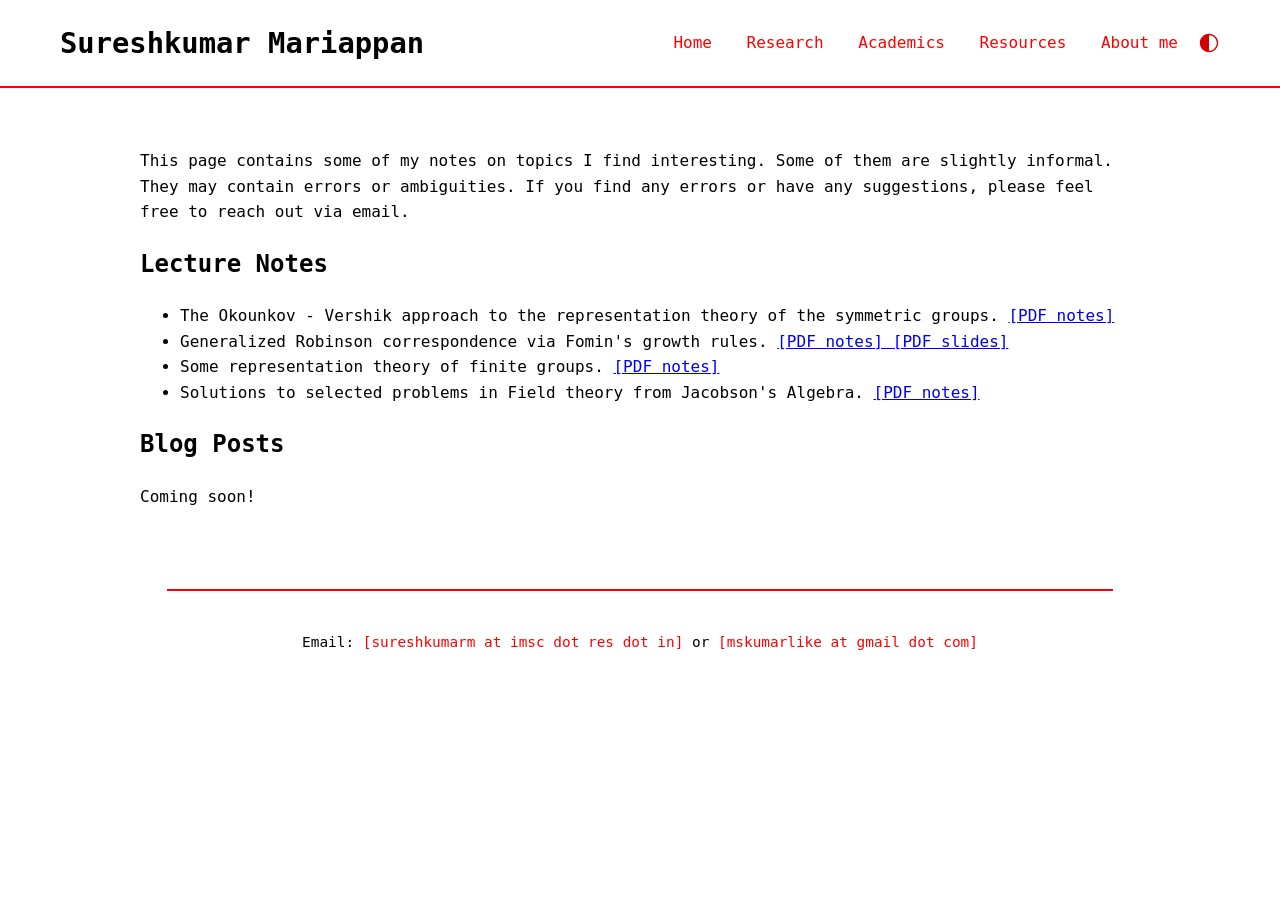
==== about_me.html @ 264c1941 "out" ====
<!DOCTYPE html>
<html lang="en">
<head>
    <meta charset="UTF-8">
    <meta name="viewport" content="width=device-width, initial-scale=1.0">
    <title>Scribbles| Sureshkumar M</title>

    <link rel="stylesheet" href="css/style.css">
</head>

<body>

    <div id="header"></div>
    <main class="scribbles-page">

        <section>
            <p>
                This page contains some of my notes on topics I find interesting. 
                Some of them are slightly informal. They may contain errors or ambiguities.
                If you find any errors or have any suggestions, 
                please feel free to reach out via email. 
            </p>
            <h2> Lecture Notes</h2>
            <ul>
            <li>The Okounkov - Vershik approach to the representation theory of the symmetric groups.
                <a href="assets/documents/okounkov-vershik_notes.pdf" target="_blank">
                    [PDF notes]</li>
                </a>
            <li>
                Generalized Robinson correspondence via Fomin's growth rules. 
                <a href="assets/documents/fomin-rbson-correspondence-notes.pdf" target="_blank">
                [PDF notes]
                </a>
                <a href="assets/documents/fomin-rbson-correspondence-slides.pdf" target="_blank">
                [PDF slides]
                </a>
            </li>
            <li>
                Some representation theory of finite groups. 
                <a href="assets/documents/rep-theory-of-groups.pdf" target="_blank">
                    [PDF notes]
                </a>
            </li>
            <li>
                Solutions to selected problems in Field theory from Jacobson's Algebra.
                <a href="assets/documents/sols-jacobsons.pdf">
                    [PDF notes]
                </a>
            </li>
        </ul>
        </section>

        <section>
            <h2>Blog Posts</h2>
            Coming soon!
            <!-- <a href="post.html?name=fomin">Fomin's Growth Diagrams</a> -->
        </section>

    </main>
    <div id="footer"></div>

    <script src="js/components.js"></script>
    <!-- <script src="js/theme.js"></script> -->

</body>
</html>
---- css/style.css ----
/* General */

body {
    margin: 0;
    font-family: "JetBrains Mono", monospace;
    line-height: 1.6;
    color: #000000;
    background-color: #ffffff;
}

/* Header */

header {
    display: flex;
    justify-content: space-between;
    align-items: center;
    padding: 20px 60px;
    border-bottom: 2px solid #ff0000;
}

header h1 {
    margin: 0;
    font-size: 1.8rem;
}

.header-right {
    display: flex;
    align-items: center;
    gap: 20px;
}

nav a {
    margin-left: 25px;
    text-decoration: none;
    color: #ff0000;
    font-weight: 500;
}

nav a:hover {
    color: #ff0000;
}

#theme-toggle {
    display: flex;
    align-items: center;
    justify-content: center;
    background: none;
    border: none;
    cursor: pointer;
    padding: 0;
}

#theme-toggle img {
    width: 22px;
    height: 22px;
    display: block;
}

/* Main content */

main {
    max-width: 1000px;
    margin: 60px auto;
    padding: 0 20px;
}

.intro {
    display: flex;
    align-items: center;
    gap: 50px;
}

.profile-image img {
    width: 250px;
    height: 250px;
    border-radius: 50%;
    object-fit: cover;
}

.profile-text {
    flex: 1;
}

.profile-text h2 {
    margin-top: 0;
}

/* Footer */

footer {
    text-align: center;
    padding: 25px;
    width: 70%;
    margin: 80px auto 0;
    border-top: 2px solid #ff0000;
    font-size: 0.9rem;
}

footer a {
    color: #ff0000;
    text-decoration: none;
}

footer a:hover {
    text-decoration: underline;
}

/* Dark Mode */

body.dark-mode {
    color: #f0f0f0;
    background-color: #121212;
}

body.dark-mode header {
    border-bottom: 2px solid #ff5555;
}

body.dark-mode nav a {
    color: #ff5555;
}

body.dark-mode nav a:hover {
    color: #6ea8ff;
}

body.dark-mode footer {
    border-top: 2px solid #ff5555;
}

body.dark-mode footer a {
    color: #6ea8ff;
}

body.dark-mode footer a:hover {
    text-decoration: underline;
}

body.dark-mode a {
    color: #6ea8ff;
}

body.dark-mode a:hover {
    color: #8fc4ff;
}
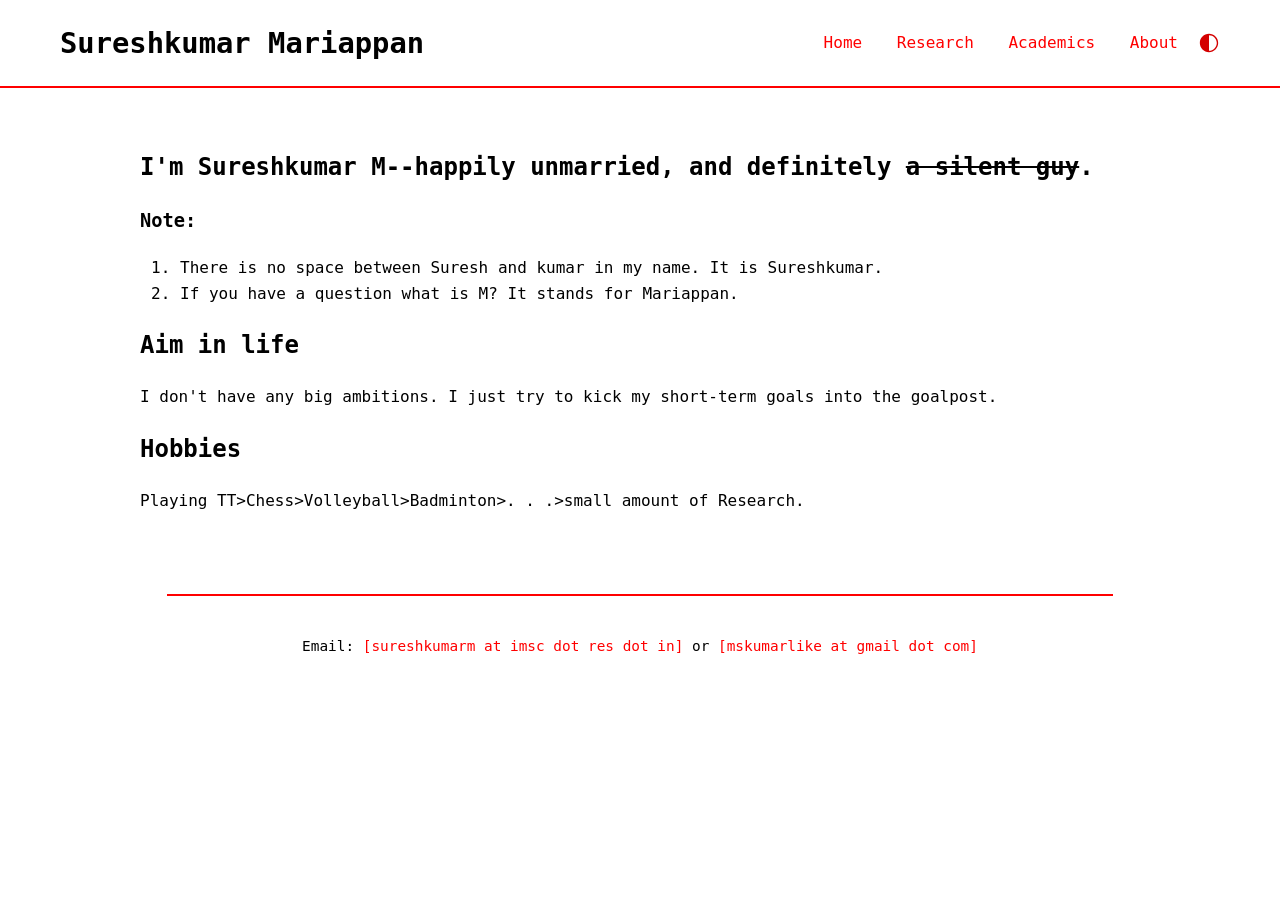
==== commit d7abf1f4: "huh" ====
--- a/about_me.html
+++ b/about_me.html
@@ -3,7 +3,7 @@
 <head>
     <meta charset="UTF-8">
     <meta name="viewport" content="width=device-width, initial-scale=1.0">
-    <title>Scribbles| Sureshkumar M</title>
+    <title>About Me | Sureshkumar M</title>
 
     <link rel="stylesheet" href="css/style.css">
 </head>
@@ -14,47 +14,33 @@
     <main class="scribbles-page">
 
         <section>
-            <p>
-                This page contains some of my notes on topics I find interesting. 
-                Some of them are slightly informal. They may contain errors or ambiguities.
-                If you find any errors or have any suggestions, 
-                please feel free to reach out via email. 
-            </p>
-            <h2> Lecture Notes</h2>
-            <ul>
-            <li>The Okounkov - Vershik approach to the representation theory of the symmetric groups.
-                <a href="assets/documents/okounkov-vershik_notes.pdf" target="_blank">
-                    [PDF notes]</li>
-                </a>
-            <li>
-                Generalized Robinson correspondence via Fomin's growth rules. 
-                <a href="assets/documents/fomin-rbson-correspondence-notes.pdf" target="_blank">
-                [PDF notes]
-                </a>
-                <a href="assets/documents/fomin-rbson-correspondence-slides.pdf" target="_blank">
-                [PDF slides]
-                </a>
-            </li>
-            <li>
-                Some representation theory of finite groups. 
-                <a href="assets/documents/rep-theory-of-groups.pdf" target="_blank">
-                    [PDF notes]
-                </a>
-            </li>
-            <li>
-                Solutions to selected problems in Field theory from Jacobson's Algebra.
-                <a href="assets/documents/sols-jacobsons.pdf">
-                    [PDF notes]
-                </a>
-            </li>
-        </ul>
+            <h2> <strong>I'm Sureshkumar M--happily unmarried, and definitely <del>a silent guy</del>.</strong></h2>
+            <h3>Note:</h3>
+            <ol>
+            <li>There is no space between Suresh and kumar in my name. It is Sureshkumar.</li>
+            <li>If you have a question what is M? It stands for Mariappan. </li>
+        </ol>
         </section>
 
         <section>
+            <h2>Aim in life</h2>
+            <p>
+                I don't have any big ambitions. I just try to kick my short-term goals into the goalpost.
+            </p>            
+        </section>
+
+        <section>
+            <h2>Hobbies</h2>
+            <p>
+                Playing TT>Chess>Volleyball>Badminton>. . .>small amount of Research. 
+            </p>            
+        </section>
+
+        <!-- <section>
             <h2>Blog Posts</h2>
             Coming soon!
-            <!-- <a href="post.html?name=fomin">Fomin's Growth Diagrams</a> -->
-        </section>
+            <a href="post.html?name=fomin">Fomin's Growth Diagrams</a>
+        </section> -->
 
     </main>
     <div id="footer"></div>
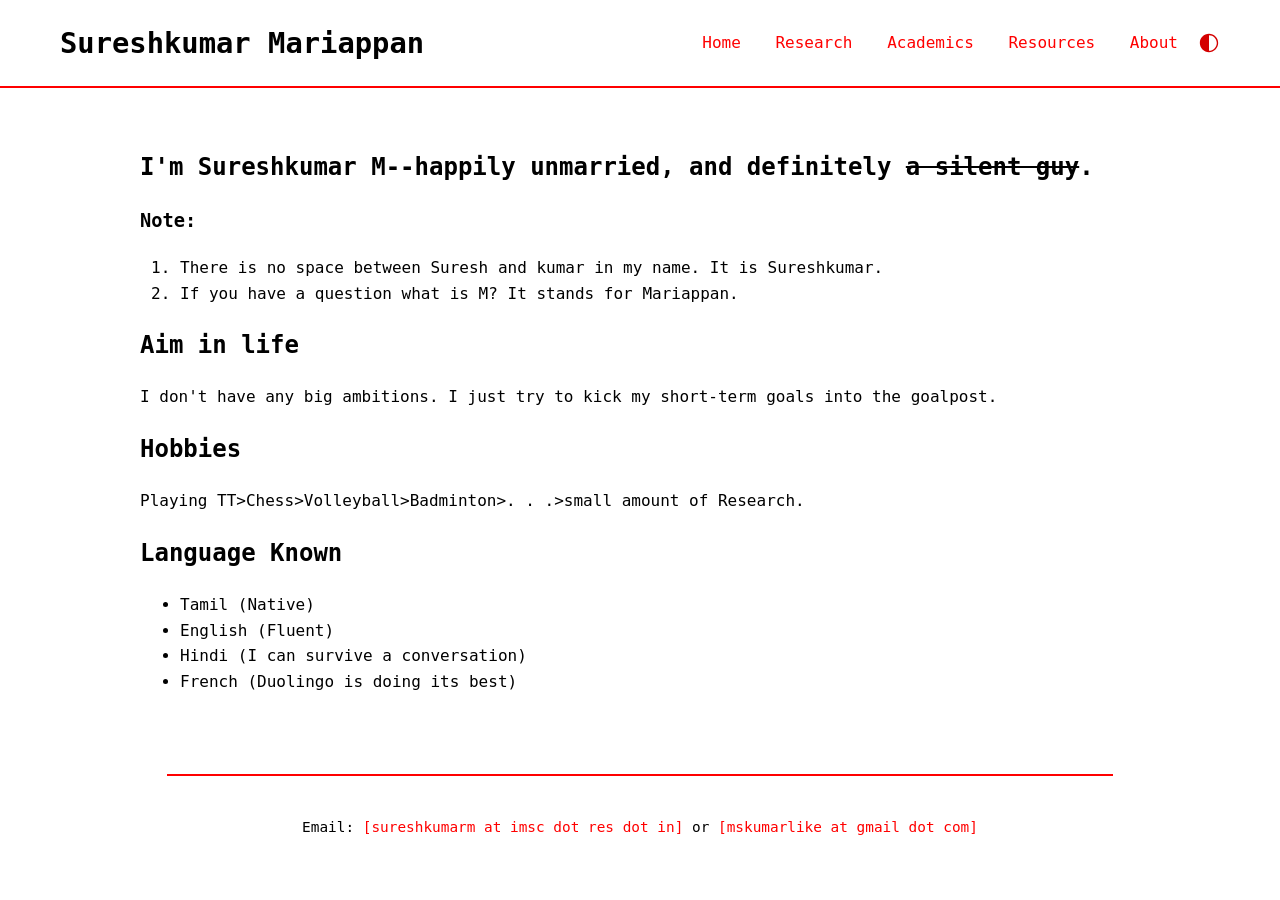
==== commit cef489ca: "finally" ====
--- a/about_me.html
+++ b/about_me.html
@@ -36,6 +36,18 @@
             </p>            
         </section>
 
+
+        <section>
+            <h2>Language Known</h2>
+
+            <ul>
+                <li>Tamil (Native)</li>
+                <li>English (Fluent)</li>
+                <li>Hindi (I can survive a conversation)</li>
+                <li>French (Duolingo is doing its best)</li>
+            </ul>
+        </section>
+
         <!-- <section>
             <h2>Blog Posts</h2>
             Coming soon!
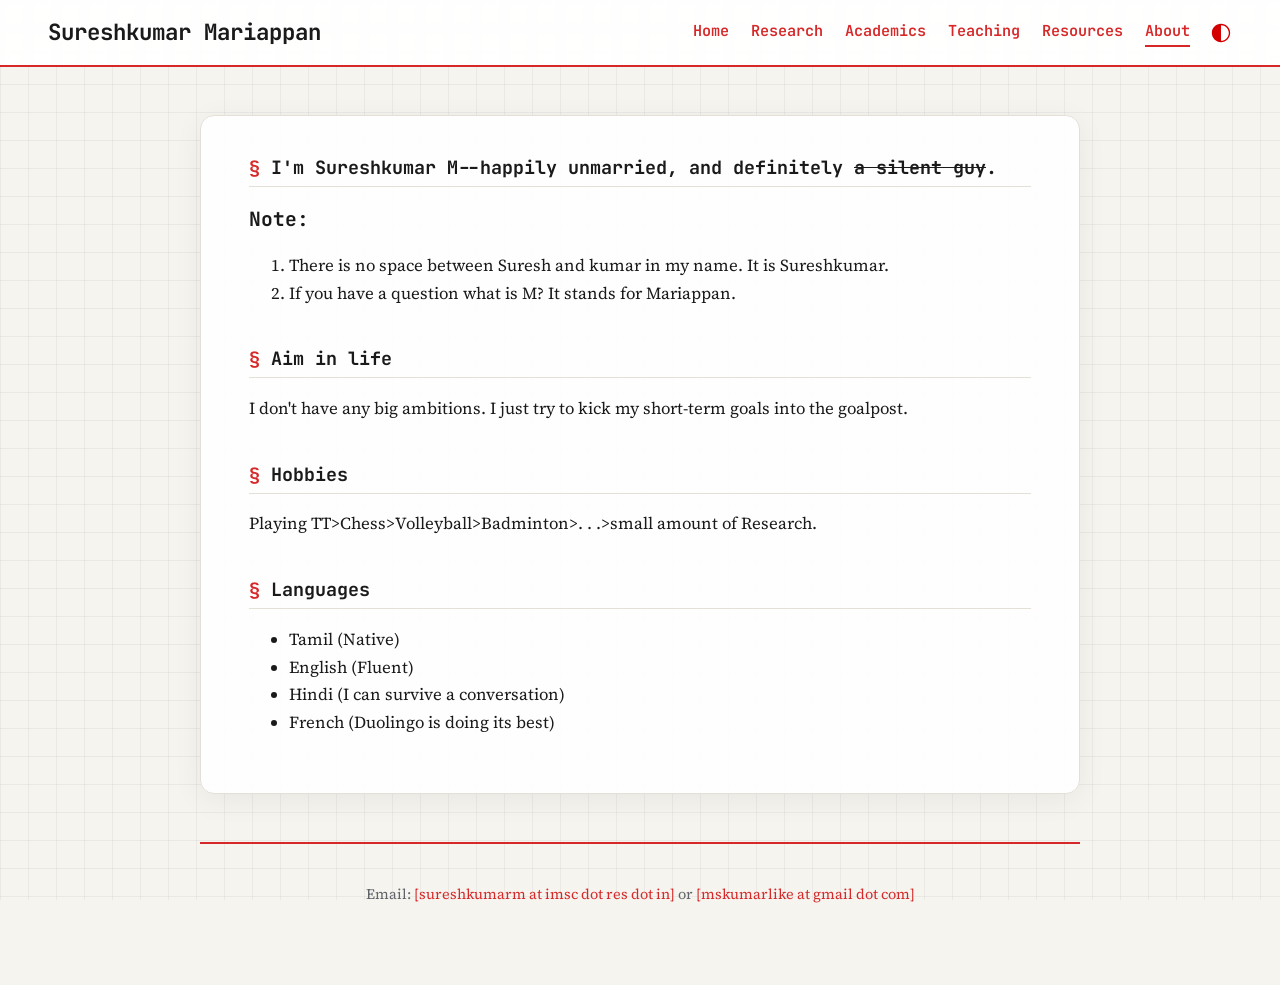
==== commit 7736b189: "..." ====
--- a/about_me.html
+++ b/about_me.html
@@ -3,7 +3,7 @@
 <head>
     <meta charset="UTF-8">
     <meta name="viewport" content="width=device-width, initial-scale=1.0">
-    <title>About Me | Sureshkumar M</title>
+    <title>About Me | Sureshkumar Mariappan</title>
 
     <link rel="stylesheet" href="css/style.css">
 </head>
@@ -38,7 +38,7 @@
 
 
         <section>
-            <h2>Language Known</h2>
+            <h2>Languages</h2>
 
             <ul>
                 <li>Tamil (Native)</li>
--- a/css/style.css
+++ b/css/style.css
@@ -1,26 +1,92 @@
-/* General */
+/* ============================================================
+   Fonts: JetBrains Mono for headings, nav and dates (keeps the
+   site's character); Source Serif for body text (easier to read).
+   ============================================================ */
+@import url("https://fonts.googleapis.com/css2?family=JetBrains+Mono:wght@400;600;700&family=Source+Serif+4:ital,opsz,wght@0,8..60,400;0,8..60,600;1,8..60,400&display=swap");
+
+/* ============================================================
+   Colour tokens (light)
+   ============================================================ */
+:root {
+    --accent: #d62828;          /* your red, slightly deeper */
+    --accent-soft: #fbe9e9;
+    --link: #1d4ed8;
+    --text: #1a1a1a;
+    --muted: #5f6368;
+    --bg: #f6f4ef;              /* warm paper */
+    --grid: rgba(0, 0, 0, 0.045);
+    --card: rgba(255, 255, 255, 0.92);
+    --border: #e4e0d8;
+    --mono: "JetBrains Mono", ui-monospace, monospace;
+    --serif: "Source Serif 4", Georgia, serif;
+}
+
+/* Colour tokens (dark) — same class your theme.js toggles */
+body.dark-mode {
+    --accent: #ff5f5f;
+    --accent-soft: rgba(255, 95, 95, 0.12);
+    --link: #7fb2ff;
+    --text: #e8e8e8;
+    --muted: #a0a4ab;
+    --bg: #101214;
+    --grid: rgba(255, 255, 255, 0.05);
+    --card: rgba(24, 26, 29, 0.92);
+    --border: #2a2d31;
+}
+
+/* ============================================================
+   General + graph-paper background
+   ============================================================ */
+* { box-sizing: border-box; }
 
 body {
     margin: 0;
-    font-family: "JetBrains Mono", monospace;
-    line-height: 1.6;
-    color: #000000;
-    background-color: #ffffff;
-}
-
-/* Header */
-
+    font-family: var(--serif);
+    font-size: 1.05rem;
+    line-height: 1.65;
+    color: var(--text);
+    background-color: var(--bg);
+    background-image:
+        linear-gradient(var(--grid) 1px, transparent 1px),
+        linear-gradient(90deg, var(--grid) 1px, transparent 1px);
+    background-size: 28px 28px;
+    background-attachment: fixed;
+    transition: background-color 0.2s, color 0.2s;
+}
+
+h1, h2, h3 {
+    font-family: var(--mono);
+    line-height: 1.3;
+}
+
+a {
+    color: var(--link);
+    text-decoration: none;
+}
+
+a:hover { text-decoration: underline; }
+
+/* ============================================================
+   Header
+   ============================================================ */
 header {
     display: flex;
     justify-content: space-between;
     align-items: center;
-    padding: 20px 60px;
-    border-bottom: 2px solid #ff0000;
+    flex-wrap: wrap;
+    gap: 12px 24px;
+    padding: 18px 48px;
+    background: var(--card);
+    border-bottom: 2px solid var(--accent);
+    position: sticky;
+    top: 0;
+    z-index: 10;
+    backdrop-filter: blur(6px);
 }
 
 header h1 {
     margin: 0;
-    font-size: 1.8rem;
+    font-size: 1.4rem;
 }
 
 .header-right {
@@ -29,15 +95,26 @@
     gap: 20px;
 }
 
+nav {
+    display: flex;
+    flex-wrap: wrap;
+    gap: 6px 22px;
+}
+
 nav a {
-    margin-left: 25px;
+    font-family: var(--mono);
+    font-size: 0.95rem;
+    color: var(--accent);
+    font-weight: 600;
     text-decoration: none;
-    color: #ff0000;
-    font-weight: 500;
-}
-
-nav a:hover {
-    color: #ff0000;
+    padding-bottom: 2px;
+    border-bottom: 2px solid transparent;
+}
+
+nav a:hover,
+nav a.active {
+    text-decoration: none;
+    border-bottom-color: var(--accent);
 }
 
 #theme-toggle {
@@ -56,90 +133,255 @@
     display: block;
 }
 
-/* Main content */
-
+
+/* ============================================================
+   Main content sits on a "paper" card above the grid
+   ============================================================ */
 main {
-    max-width: 1000px;
-    margin: 60px auto;
-    padding: 0 20px;
-}
-
+    max-width: 880px;
+    margin: 48px auto;
+    padding: 40px 48px;
+    background: var(--card);
+    border: 1px solid var(--border);
+    border-radius: 14px;
+    box-shadow: 0 6px 30px rgba(0, 0, 0, 0.06);
+}
+
+/* Home page intro */
 .intro {
     display: flex;
     align-items: center;
-    gap: 50px;
+    gap: 44px;
 }
 
 .profile-image img {
-    width: 250px;
-    height: 250px;
+    width: 220px;
+    height: 220px;
     border-radius: 50%;
     object-fit: cover;
-}
-
-.profile-text {
-    flex: 1;
-}
-
+    border: 4px solid var(--card);
+    box-shadow: 0 0 0 2px var(--accent);
+}
+
+.profile-text { flex: 1; }
+.profile-text h1 { margin: 0 0 4px; }
 .profile-text h2 {
-    margin-top: 0;
-}
-
-/* Footer */
-
+    margin: 0 0 12px;
+    color: var(--accent);
+    font-size: 1.1rem;
+}
+
+/* ============================================================
+   Section headings (all pages)
+   ============================================================ */
+main section + section { margin-top: 40px; }
+
+main h2 {
+    font-size: 1.15rem;
+    margin: 0 0 16px;
+    padding-bottom: 6px;
+    border-bottom: 1px solid var(--border);
+}
+
+main h2::before {
+    content: "§ ";
+    color: var(--accent);
+}
+
+/* ============================================================
+   Compact CV list (Academics page)
+   One line per entry: title + details on the left, date on the right
+   ============================================================ */
+.cv-list {
+    list-style: none;
+    margin: 0;
+    padding: 0;
+}
+
+.cv-list li {
+    display: grid;
+    grid-template-columns: 1fr auto;
+    column-gap: 20px;
+    padding: 8px 0 8px 14px;
+    border-left: 2px solid var(--border);
+    transition: border-color 0.15s, background 0.15s;
+}
+
+.cv-list li:hover {
+    border-left-color: var(--accent);
+    background: var(--accent-soft);
+}
+
+.cv-title { font-weight: 600; }
+
+.cv-meta {
+    grid-column: 1;
+    color: var(--muted);
+    font-size: 0.93rem;
+}
+
+.cv-date {
+    grid-column: 2;
+    grid-row: 1 / span 2;
+    font-family: var(--mono);
+    font-size: 0.82rem;
+    color: var(--muted);
+    white-space: nowrap;
+    padding-top: 3px;
+}
+
+.cv-note {
+    font-family: var(--mono);
+    font-size: 0.78rem;
+    color: var(--muted);
+    margin: 18px 0 0;
+}
+
+.cv-list + .cv-group { margin-top: 28px; }
+
+.cv-group {
+    font-family: var(--mono);
+    font-size: 0.9rem;
+    color: var(--accent);
+    margin: 0 0 6px;
+}
+
+/* Small tag, e.g. "Invited", "Online" */
+.tag {
+    font-family: var(--mono);
+    font-size: 0.72rem;
+    padding: 1px 7px;
+    margin-left: 6px;
+    border-radius: 999px;
+    border: 1px solid var(--accent);
+    color: var(--accent);
+    vertical-align: 2px;
+    white-space: nowrap;
+}
+
+/* Collapsible "earlier" blocks */
+details {
+    margin-top: 10px;
+}
+
+details > summary {
+    font-family: var(--mono);
+    font-size: 0.9rem;
+    color: var(--accent);
+    cursor: pointer;
+    list-style: none;
+    padding: 4px 0;
+}
+
+details > summary::-webkit-details-marker { display: none; }
+details > summary::before { content: "+ "; }
+details[open] > summary::before { content: "− "; }
+
+/* Tabs (Academics page): one section visible at a time */
+.tabs {
+    display: flex;
+    flex-wrap: wrap;
+    gap: 8px;
+    margin: 0 0 28px;
+}
+
+.tab {
+    font-family: var(--mono);
+    font-size: 0.85rem;
+    padding: 6px 16px;
+    border: 1px solid var(--border);
+    border-radius: 999px;
+    background: transparent;
+    color: var(--text);
+    cursor: pointer;
+    transition: background 0.15s, color 0.15s, border-color 0.15s;
+}
+
+.tab:hover {
+    border-color: var(--accent);
+    color: var(--accent);
+}
+
+.tab[aria-selected="true"] {
+    background: var(--accent);
+    border-color: var(--accent);
+    color: #fff;
+}
+
+.tab:focus-visible {
+    outline: 2px solid var(--link);
+    outline-offset: 2px;
+}
+
+/* Without JavaScript all sections stay visible; with it, only the chosen one */
+.tabs-ready .tab-panel { margin-top: 0; }
+.tabs-ready .tab-panel:not([hidden]) { animation: pop-in 0.25s ease-out; }
+.tab-panel[hidden] { display: none; }
+
+@keyframes pop-in {
+    from { opacity: 0; transform: translateY(8px); }
+    to   { opacity: 1; transform: none; }
+}
+
+@media (prefers-reduced-motion: reduce) {
+    .tabs-ready .tab-panel:not([hidden]) { animation: none; }
+}
+
+/* Offset anchor jumps for the sticky header */
+section[id] { scroll-margin-top: 90px; }
+
+/* ============================================================
+   Footer
+   ============================================================ */
 footer {
     text-align: center;
-    padding: 25px;
-    width: 70%;
-    margin: 80px auto 0;
-    border-top: 2px solid #ff0000;
+    padding: 24px 16px;
+    max-width: 880px;
+    margin: 0 auto 40px;
+    border-top: 2px solid var(--accent);
     font-size: 0.9rem;
-}
-
-footer a {
-    color: #ff0000;
-    text-decoration: none;
-}
-
-footer a:hover {
-    text-decoration: underline;
-}
-
-/* Dark Mode */
-
-body.dark-mode {
-    color: #f0f0f0;
-    background-color: #121212;
-}
-
-body.dark-mode header {
-    border-bottom: 2px solid #ff5555;
-}
-
-body.dark-mode nav a {
-    color: #ff5555;
-}
-
-body.dark-mode nav a:hover {
-    color: #6ea8ff;
-}
-
-body.dark-mode footer {
-    border-top: 2px solid #ff5555;
-}
-
-body.dark-mode footer a {
-    color: #6ea8ff;
-}
-
-body.dark-mode footer a:hover {
-    text-decoration: underline;
-}
-
-body.dark-mode a {
-    color: #6ea8ff;
-}
-
-body.dark-mode a:hover {
-    color: #8fc4ff;
-}+    color: var(--muted);
+}
+
+footer a { color: var(--accent); }
+
+/* ============================================================
+   Mobile
+   ============================================================ */
+@media (max-width: 700px) {
+    header {
+        padding: 14px 16px;
+        justify-content: center;
+        text-align: center;
+    }
+
+    header h1 { font-size: 1.15rem; }
+
+    .header-right {
+        width: 100%;
+        justify-content: center;
+    }
+
+    nav { justify-content: center; gap: 4px 14px; }
+    nav a { font-size: 0.85rem; }
+
+    main {
+        margin: 16px 12px;
+        padding: 24px 18px;
+        border-radius: 10px;
+    }
+
+    .intro {
+        flex-direction: column;
+        text-align: center;
+        gap: 20px;
+    }
+
+    .profile-image img { width: 160px; height: 160px; }
+
+    /* Date drops under the title on narrow screens */
+    .cv-list li { grid-template-columns: 1fr; }
+    .cv-date { grid-column: 1; grid-row: auto; padding-top: 0; }
+
+    footer { margin: 0 12px 24px; }
+}
